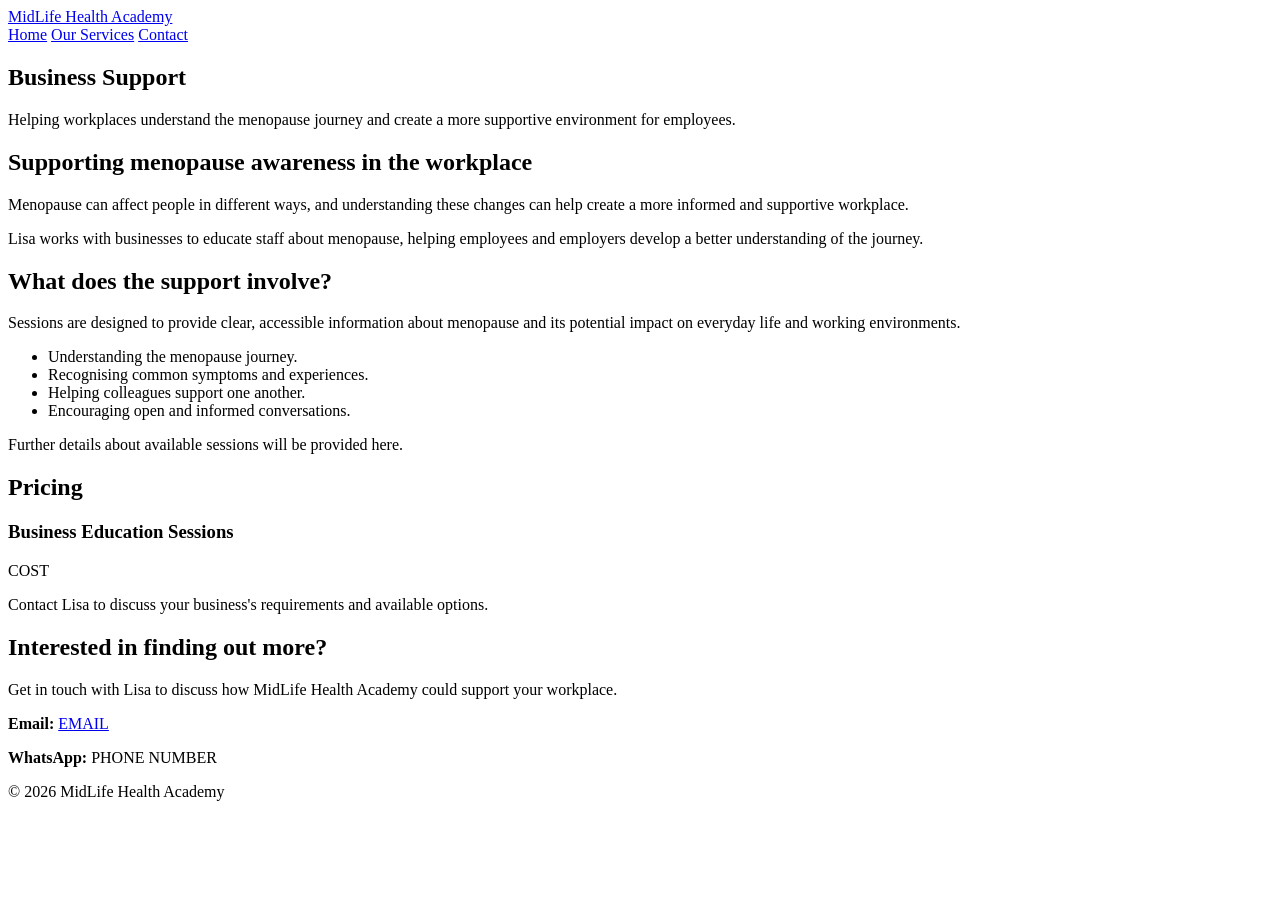
==== businesses.html @ 9bd43c51 "Add files via upload" ====
<!DOCTYPE html>
<html lang="en">
<head>
    <meta charset="UTF-8">
    <meta name="viewport" content="width=device-width, initial-scale=1.0">

    <title>Business Support | MidLife Health Academy</title>

    <link rel="stylesheet" href="css/style.css">
</head>

<body>

    <!-- Navigation -->
    <header>
        <nav class="navbar">
            <a href="index.html" class="logo">
                MidLife Health Academy
            </a>

            <div class="nav-links">
                <a href="index.html">Home</a>
                <a href="index.html#services">Our Services</a>
                <a href="#contact">Contact</a>
            </div>
        </nav>
    </header>

    <main>

        <!-- Page introduction -->
        <section class="page-intro">
            <h1>Business Support</h1>

            <p>
                Helping workplaces understand the menopause journey
                and create a more supportive environment for employees.
            </p>
        </section>

        <!-- About the service -->
        <section class="info-section">
            <h2>Supporting menopause awareness in the workplace</h2>

            <p>
                Menopause can affect people in different ways, and
                understanding these changes can help create a more
                informed and supportive workplace.
            </p>

            <p>
                Lisa works with businesses to educate staff about
                menopause, helping employees and employers develop
                a better understanding of the journey.
            </p>
        </section>

        <!-- What is included -->
        <section class="info-section alternate-section">
            <h2>What does the support involve?</h2>

            <p>
                Sessions are designed to provide clear, accessible
                information about menopause and its potential impact
                on everyday life and working environments.
            </p>

            <ul>
                <li>Understanding the menopause journey.</li>
                <li>Recognising common symptoms and experiences.</li>
                <li>Helping colleagues support one another.</li>
                <li>Encouraging open and informed conversations.</li>
            </ul>

            <p>
                Further details about available sessions will be
                provided here.
            </p>
        </section>

        <!-- Pricing -->
        <section class="info-section">
            <h2>Pricing</h2>

            <div class="price-panel">
                <h3>Business Education Sessions</h3>

                <p class="price">COST</p>

                <p>
                    Contact Lisa to discuss your business's
                    requirements and available options.
                </p>
            </div>
        </section>

        <!-- Contact -->
        <section class="contact" id="contact">
            <h2>Interested in finding out more?</h2>

            <p>
                Get in touch with Lisa to discuss how MidLife
                Health Academy could support your workplace.
            </p>

            <p>
                <strong>Email:</strong>
                <a href="mailto:EMAIL">
                EMAIL
                </a>
            </p>

            <p>
                <strong>WhatsApp:</strong> PHONE NUMBER
            </p>
        </section>

    </main>

    <!-- Footer -->
    <footer>
        <p>© 2026 MidLife Health Academy</p>
    </footer>

</body>
</html>
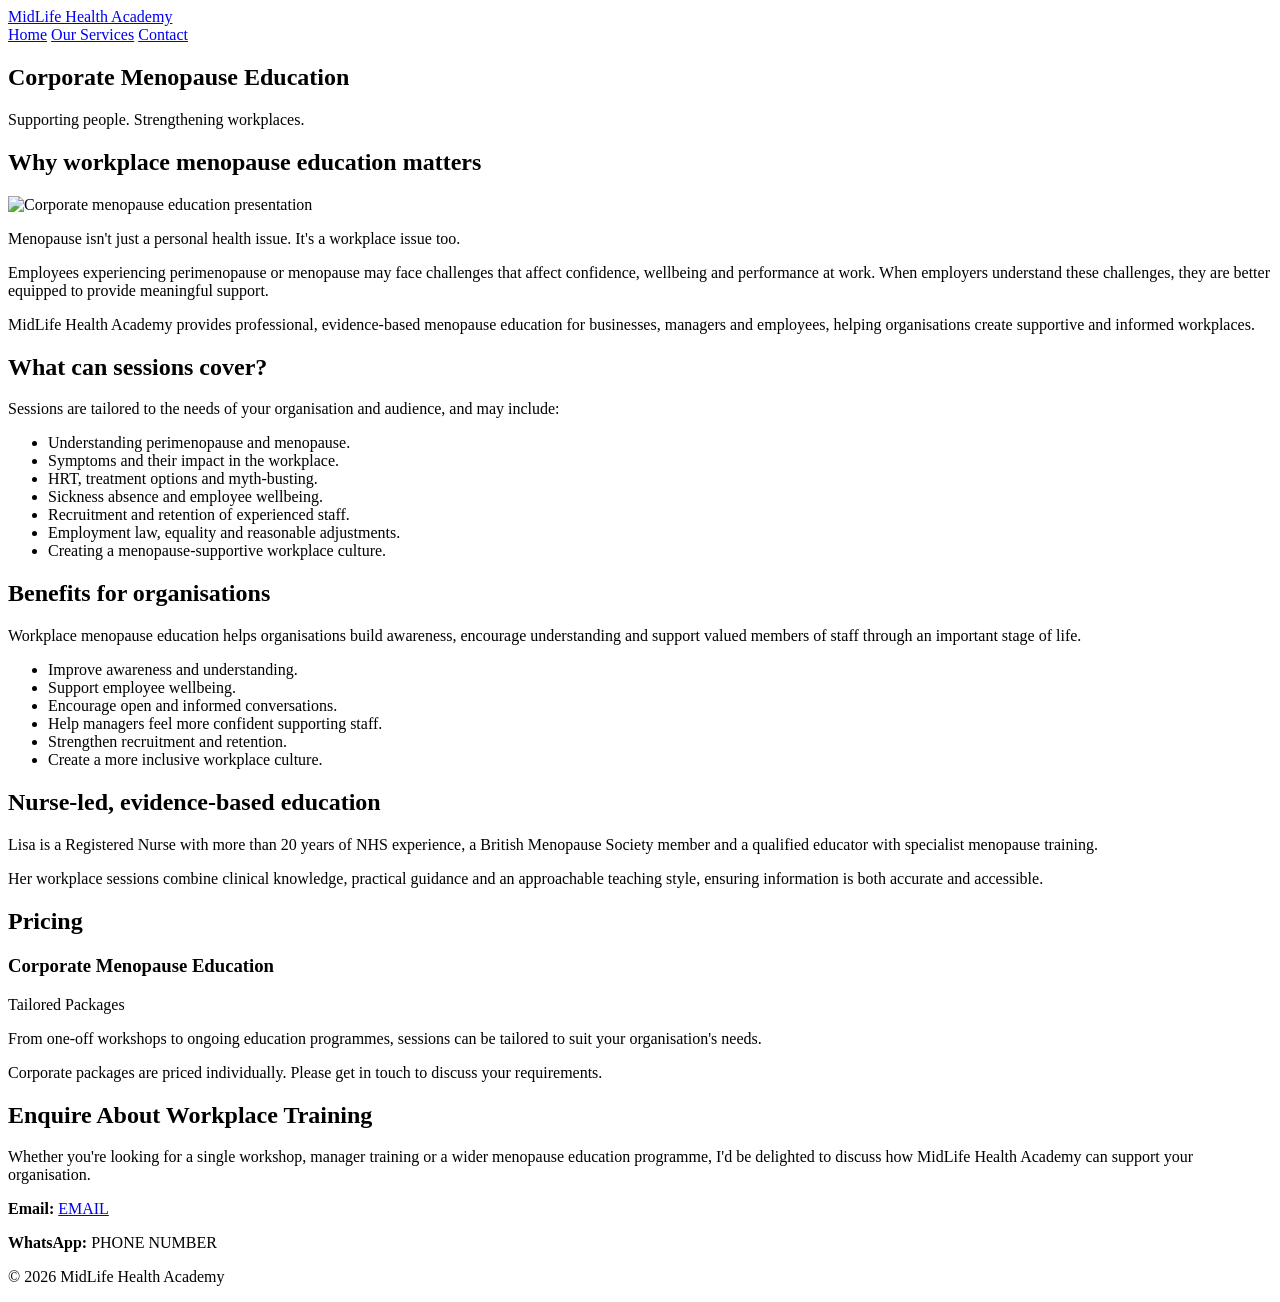
==== commit 586d8da7: "Add files via upload" ====
--- a/businesses.html
+++ b/businesses.html
@@ -1,11 +1,10 @@
-
 <!DOCTYPE html>
 <html lang="en">
 <head>
     <meta charset="UTF-8">
     <meta name="viewport" content="width=device-width, initial-scale=1.0">
 
-    <title>Business Support | MidLife Health Academy</title>
+    <title>Corporate Menopause Education | MidLife Health Academy</title>
 
     <link rel="stylesheet" href="css/style.css">
 </head>
@@ -13,8 +12,10 @@
 <body>
 
     <!-- Navigation -->
+
     <header>
         <nav class="navbar">
+
             <a href="index.html" class="logo">
                 MidLife Health Academy
             </a>
@@ -24,101 +25,179 @@
                 <a href="index.html#services">Our Services</a>
                 <a href="#contact">Contact</a>
             </div>
+
         </nav>
     </header>
 
     <main>
 
-        <!-- Page introduction -->
+        <!-- Introduction -->
+
         <section class="page-intro">
-            <h1>Business Support</h1>
-
-            <p>
-                Helping workplaces understand the menopause journey
-                and create a more supportive environment for employees.
-            </p>
-        </section>
-
-        <!-- About the service -->
+
+            <h1>Corporate Menopause Education</h1>
+
+            <p>
+                Supporting people. Strengthening workplaces.
+            </p>
+
+        </section>
+
+        <!-- About -->
+
         <section class="info-section">
-            <h2>Supporting menopause awareness in the workplace</h2>
-
-            <p>
-                Menopause can affect people in different ways, and
-                understanding these changes can help create a more
-                informed and supportive workplace.
-            </p>
-
-            <p>
-                Lisa works with businesses to educate staff about
-                menopause, helping employees and employers develop
-                a better understanding of the journey.
-            </p>
-        </section>
-
-        <!-- What is included -->
+
+            <h2>Why workplace menopause education matters</h2>
+
+            <img
+                src="images/corporate-training.jpeg"
+                alt="Corporate menopause education presentation"
+                class="section-image"
+            >
+
+            <p>
+                Menopause isn't just a personal health issue.
+                It's a workplace issue too.
+            </p>
+
+            <p>
+                Employees experiencing perimenopause or menopause
+                may face challenges that affect confidence,
+                wellbeing and performance at work. When employers
+                understand these challenges, they are better equipped
+                to provide meaningful support.
+            </p>
+
+            <p>
+                MidLife Health Academy provides professional,
+                evidence-based menopause education for businesses,
+                managers and employees, helping organisations
+                create supportive and informed workplaces.
+            </p>
+
+        </section>
+
+        <!-- Session Content -->
+
         <section class="info-section alternate-section">
-            <h2>What does the support involve?</h2>
-
-            <p>
-                Sessions are designed to provide clear, accessible
-                information about menopause and its potential impact
-                on everyday life and working environments.
+
+            <h2>What can sessions cover?</h2>
+
+            <p>
+                Sessions are tailored to the needs of your organisation
+                and audience, and may include:
             </p>
 
             <ul>
-                <li>Understanding the menopause journey.</li>
-                <li>Recognising common symptoms and experiences.</li>
-                <li>Helping colleagues support one another.</li>
-                <li>Encouraging open and informed conversations.</li>
+                <li>Understanding perimenopause and menopause.</li>
+                <li>Symptoms and their impact in the workplace.</li>
+                <li>HRT, treatment options and myth-busting.</li>
+                <li>Sickness absence and employee wellbeing.</li>
+                <li>Recruitment and retention of experienced staff.</li>
+                <li>Employment law, equality and reasonable adjustments.</li>
+                <li>Creating a menopause-supportive workplace culture.</li>
             </ul>
 
-            <p>
-                Further details about available sessions will be
-                provided here.
-            </p>
+        </section>
+
+        <!-- Benefits -->
+
+        <section class="info-section">
+
+            <h2>Benefits for organisations</h2>
+
+            <p>
+                Workplace menopause education helps organisations
+                build awareness, encourage understanding and support
+                valued members of staff through an important stage
+                of life.
+            </p>
+
+            <ul>
+                <li>Improve awareness and understanding.</li>
+                <li>Support employee wellbeing.</li>
+                <li>Encourage open and informed conversations.</li>
+                <li>Help managers feel more confident supporting staff.</li>
+                <li>Strengthen recruitment and retention.</li>
+                <li>Create a more inclusive workplace culture.</li>
+            </ul>
+
+        </section>
+
+        <!-- About Lisa -->
+
+        <section class="info-section alternate-section">
+
+            <h2>Nurse-led, evidence-based education</h2>
+
+            <p>
+                Lisa is a Registered Nurse with more than 20 years of
+                NHS experience, a British Menopause Society member and
+                a qualified educator with specialist menopause training.
+            </p>
+
+            <p>
+                Her workplace sessions combine clinical knowledge,
+                practical guidance and an approachable teaching style,
+                ensuring information is both accurate and accessible.
+            </p>
+
         </section>
 
         <!-- Pricing -->
+
         <section class="info-section">
+
             <h2>Pricing</h2>
 
             <div class="price-panel">
-                <h3>Business Education Sessions</h3>
-
-                <p class="price">COST</p>
+
+                <h3>Corporate Menopause Education</h3>
+
+                <p class="price">Tailored Packages</p>
 
                 <p>
-                    Contact Lisa to discuss your business's
-                    requirements and available options.
+                    From one-off workshops to ongoing education
+                    programmes, sessions can be tailored to suit
+                    your organisation's needs.
                 </p>
+
+                <p>
+                    Corporate packages are priced individually.
+                    Please get in touch to discuss your requirements.
+                </p>
+
             </div>
+
         </section>
 
         <!-- Contact -->
+
         <section class="contact" id="contact">
-            <h2>Interested in finding out more?</h2>
-
-            <p>
-                Get in touch with Lisa to discuss how MidLife
-                Health Academy could support your workplace.
+
+            <h2>Enquire About Workplace Training</h2>
+
+            <p>
+                Whether you're looking for a single workshop,
+                manager training or a wider menopause education
+                programme, I'd be delighted to discuss how
+                MidLife Health Academy can support your organisation.
             </p>
 
             <p>
                 <strong>Email:</strong>
-                <a href="mailto:EMAIL">
-                EMAIL
-                </a>
-            </p>
-
-            <p>
-                <strong>WhatsApp:</strong> PHONE NUMBER
-            </p>
+                <a href="mailto:EMAIL">EMAIL</a>
+            </p>
+
+            <p>
+                <strong>WhatsApp:</strong>
+                PHONE NUMBER
+            </p>
+
         </section>
 
     </main>
 
-    <!-- Footer -->
     <footer>
         <p>© 2026 MidLife Health Academy</p>
     </footer>
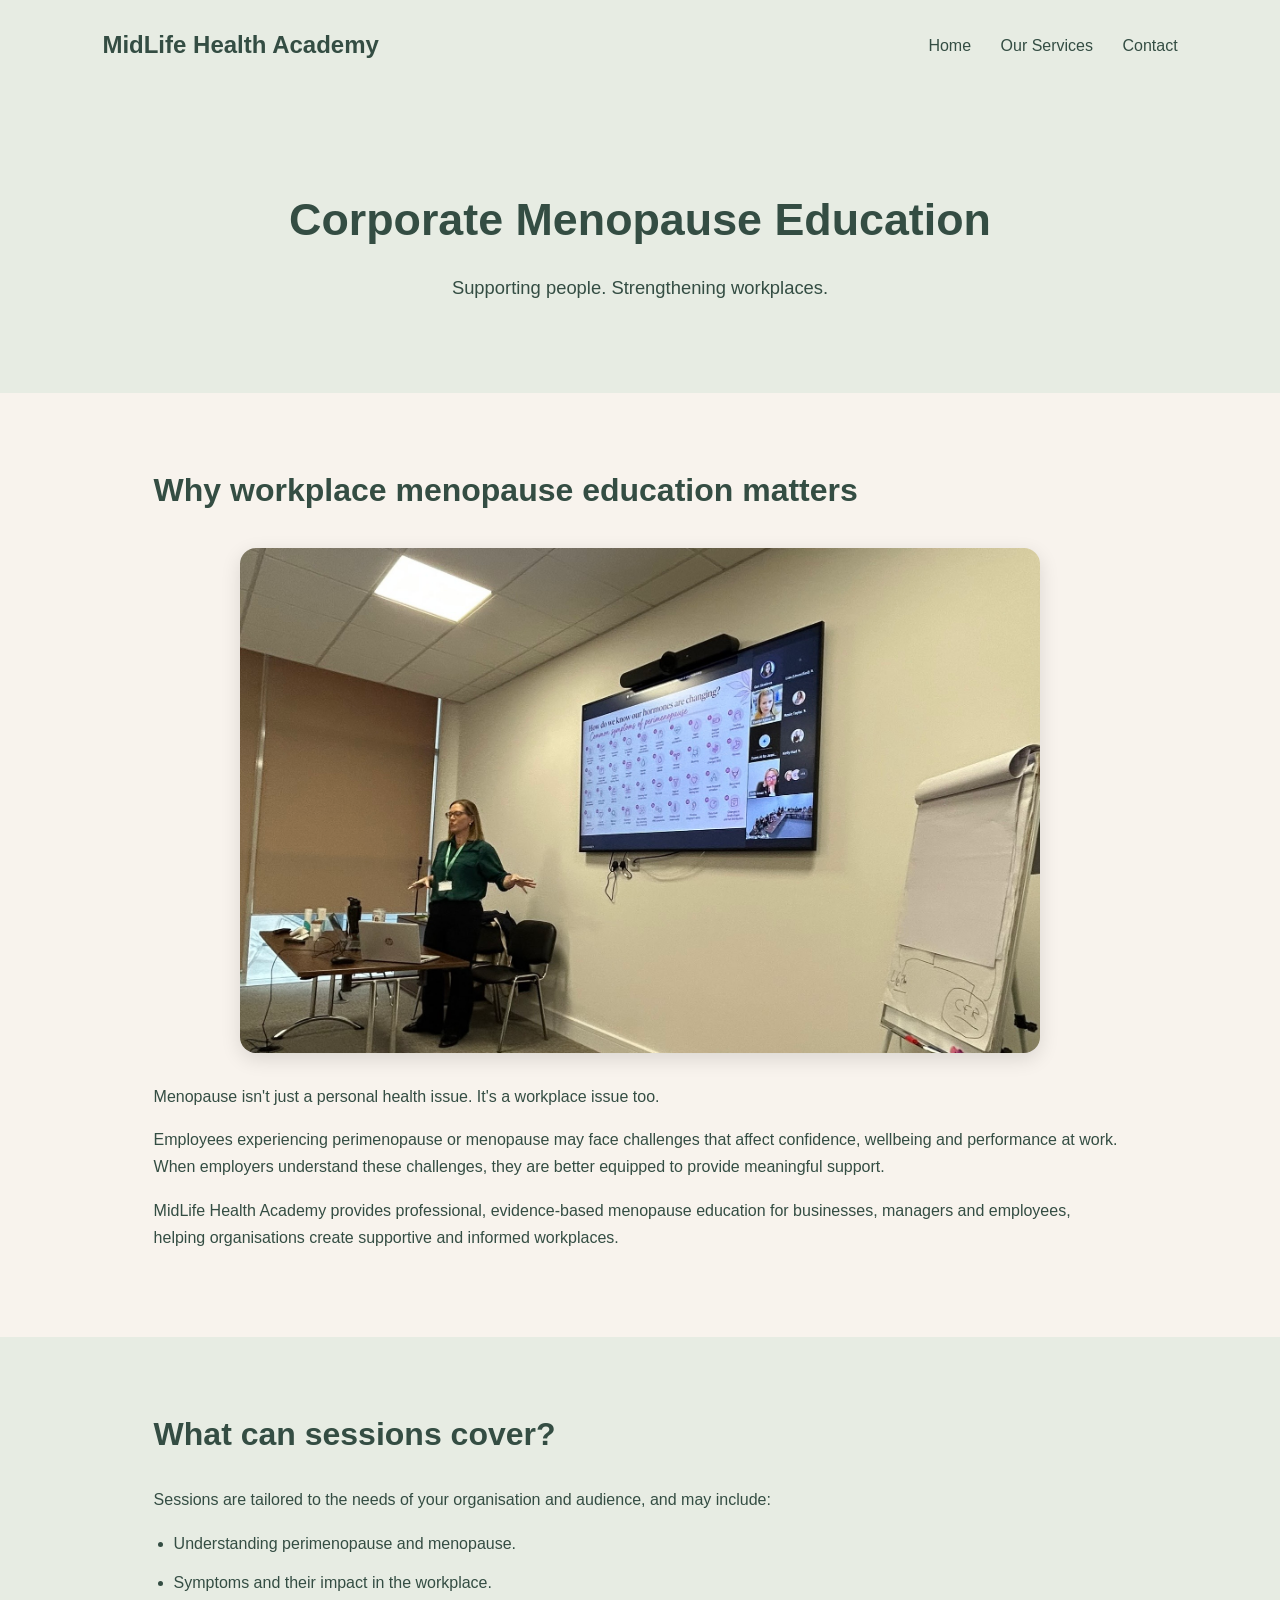
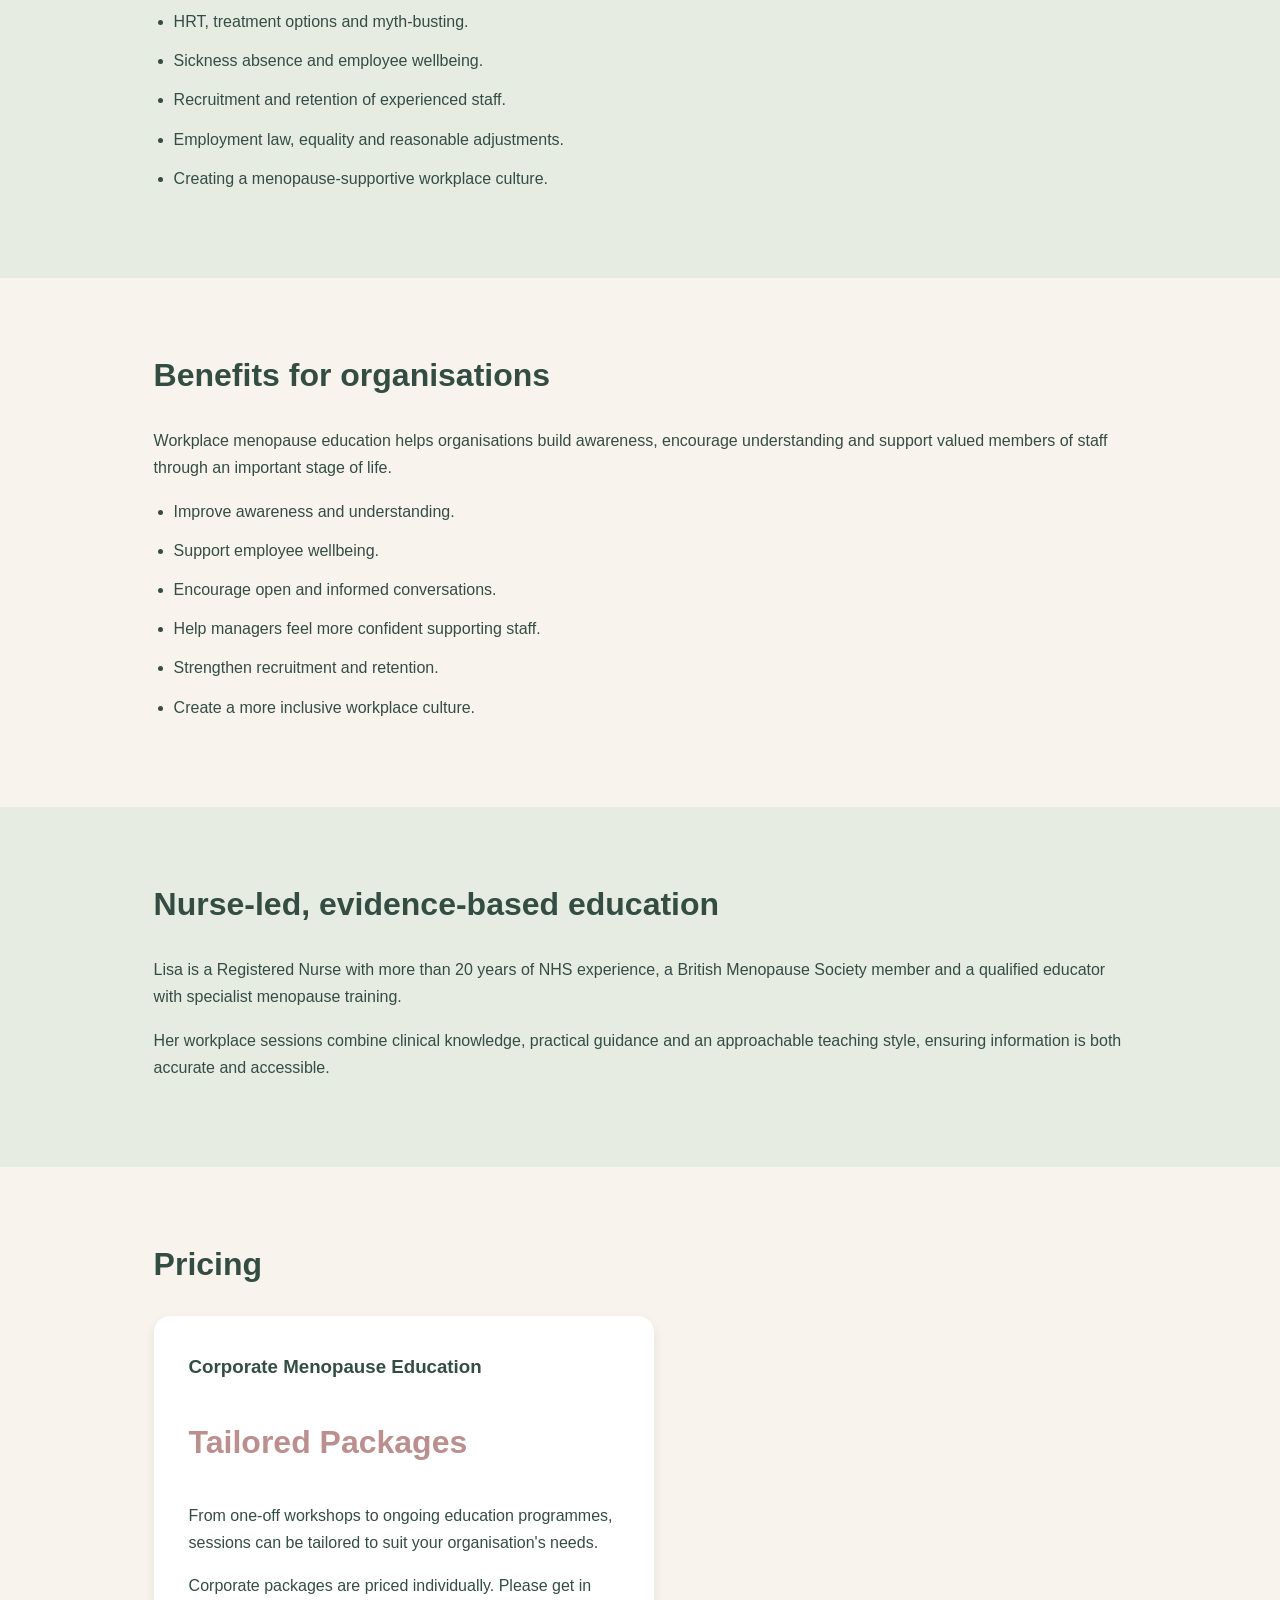
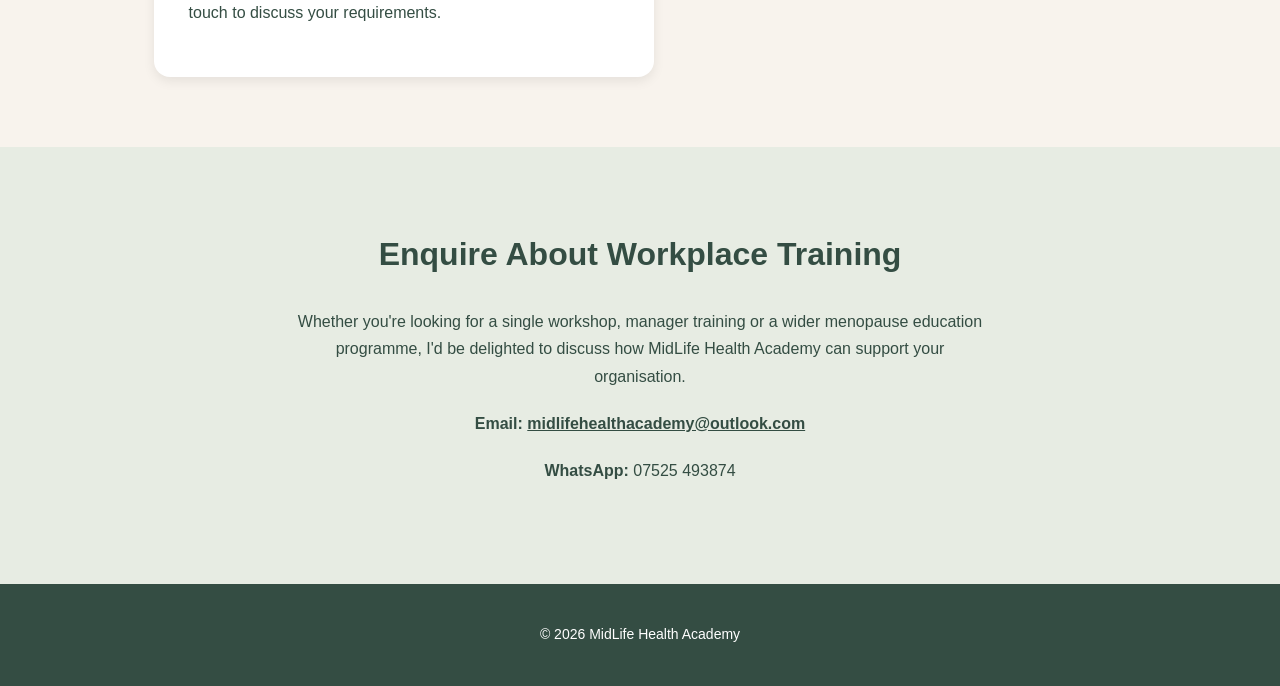
==== commit d9232ae7: "Update businesses.html" ====
--- a/businesses.html
+++ b/businesses.html
@@ -186,12 +186,12 @@
 
             <p>
                 <strong>Email:</strong>
-                <a href="mailto:EMAIL">EMAIL</a>
+                <a href="mailto:midlifehealthacademy@outlook.com">midlifehealthacademy@outlook.com</a>
             </p>
 
             <p>
                 <strong>WhatsApp:</strong>
-                PHONE NUMBER
+                07525 493874
             </p>
 
         </section>
@@ -203,4 +203,4 @@
     </footer>
 
 </body>
-</html>+</html>
--- a/css/style.css
+++ b/css/style.css
@@ -0,0 +1,339 @@
+/* =========================
+   General Styling
+========================= */
+
+* {
+    box-sizing: border-box;
+}
+
+body {
+    margin: 0;
+    font-family: "Segoe UI", Tahoma, Geneva, Verdana, sans-serif;
+    background-color: #F8F3ED;
+    color: #344D43;
+    line-height: 1.7;
+}
+
+h1,
+h2,
+h3 {
+    margin-top: 0;
+    font-weight: 600;
+}
+
+a {
+    transition: 0.3s ease;
+}
+
+/* =========================
+   Navigation
+========================= */
+
+.navbar {
+    display: flex;
+    justify-content: space-between;
+    align-items: center;
+
+    padding: 25px 8%;
+
+    background-color: #E7ECE3;
+
+    position: sticky;
+    top: 0;
+    z-index: 100;
+}
+
+.logo {
+    text-decoration: none;
+    font-size: 24px;
+    font-weight: bold;
+    color: #344D43;
+}
+
+.nav-links a {
+    text-decoration: none;
+    margin-left: 25px;
+    color: #344D43;
+    font-weight: 500;
+}
+
+.nav-links a:hover {
+    color: #BC8F8F;
+}
+
+/* =========================
+   Hero Section
+========================= */
+
+.hero {
+    text-align: center;
+    padding: 100px 20px;
+    max-width: 900px;
+    margin: 0 auto;
+}
+
+.hero h1 {
+    font-size: 3rem;
+    margin-bottom: 20px;
+}
+
+.hero p {
+    font-size: 1.15rem;
+    max-width: 700px;
+    margin: 0 auto 30px;
+}
+
+.main-button {
+    display: inline-block;
+
+    background-color: #BC8F8F;
+    color: white;
+
+    padding: 14px 28px;
+
+    border-radius: 8px;
+
+    text-decoration: none;
+    font-weight: 600;
+
+    box-shadow: 0 4px 12px rgba(0, 0, 0, 0.1);
+}
+
+.main-button:hover {
+    background-color: #A97D7D;
+    transform: translateY(-2px);
+}
+
+/* =========================
+   Sections
+========================= */
+
+.info-section {
+    padding: 70px 12%;
+}
+
+.info-section h2 {
+    font-size: 2rem;
+    margin-bottom: 25px;
+}
+
+.alternate-section {
+    background-color: #E7ECE3;
+}
+
+/* =========================
+   Images
+========================= */
+
+.section-image {
+    width: 100%;
+    max-width: 800px;
+
+    display: block;
+
+    margin: 30px auto;
+
+    border-radius: 16px;
+
+    box-shadow: 0 6px 20px rgba(0, 0, 0, 0.12);
+}
+
+/* =========================
+   Services
+========================= */
+
+.services {
+    text-align: center;
+    padding: 70px 8%;
+}
+
+.services h2 {
+    font-size: 2rem;
+    margin-bottom: 40px;
+}
+
+.service-container {
+    display: grid;
+    grid-template-columns: repeat(2, 1fr);
+    gap: 30px;
+}
+
+.service-box {
+    background: white;
+
+    padding: 35px;
+
+    border-radius: 16px;
+
+    text-decoration: none;
+    color: #344D43;
+
+    box-shadow: 0 4px 12px rgba(0,0,0,0.08);
+
+    transition: 0.3s ease;
+}
+
+.service-box:hover {
+    transform: translateY(-6px);
+
+    box-shadow: 0 8px 20px rgba(0,0,0,0.12);
+
+    background-color: #FAFAFA;
+}
+
+.service-box h3 {
+    font-size: 1.4rem;
+}
+
+.service-box p {
+    line-height: 1.7;
+}
+
+.service-box span {
+    display: inline-block;
+    margin-top: 15px;
+    font-weight: bold;
+    color: #BC8F8F;
+}
+
+/* =========================
+   Page Intro
+========================= */
+
+.page-intro {
+    text-align: center;
+    padding: 90px 20px;
+    background-color: #E7ECE3;
+}
+
+.page-intro h1 {
+    font-size: 2.8rem;
+    margin-bottom: 15px;
+}
+
+.page-intro p {
+    font-size: 1.15rem;
+    max-width: 700px;
+    margin: 0 auto;
+}
+
+/* =========================
+   Lists
+========================= */
+
+.info-section ul {
+    padding-left: 20px;
+}
+
+.info-section li {
+    margin-bottom: 12px;
+}
+
+/* =========================
+   Price Panels
+========================= */
+
+.price-panel {
+    background: white;
+
+    padding: 35px;
+
+    border-radius: 16px;
+
+    max-width: 500px;
+
+    box-shadow: 0 4px 12px rgba(0,0,0,0.08);
+}
+
+.price-panel h3 {
+    margin-top: 0;
+}
+
+.price {
+    font-size: 2rem;
+    font-weight: bold;
+    color: #BC8F8F;
+}
+
+/* =========================
+   Contact
+========================= */
+
+.contact {
+    text-align: center;
+
+    padding: 80px 20px;
+
+    background-color: #E7ECE3;
+}
+
+.contact h2 {
+    font-size: 2rem;
+}
+
+.contact p {
+    max-width: 700px;
+    margin: 20px auto;
+}
+
+.contact a {
+    color: #344D43;
+    font-weight: bold;
+}
+
+.contact a:hover {
+    color: #BC8F8F;
+}
+
+/* =========================
+   Footer
+========================= */
+
+footer {
+    text-align: center;
+
+    padding: 25px;
+
+    font-size: 14px;
+
+    background-color: #344D43;
+    color: white;
+}
+
+/* =========================
+   Mobile
+========================= */
+
+@media (max-width: 768px) {
+
+    .navbar {
+        flex-direction: column;
+        gap: 15px;
+    }
+
+    .nav-links a {
+        margin: 0 10px;
+    }
+
+    .hero h1 {
+        font-size: 2.2rem;
+    }
+
+    .page-intro h1 {
+        font-size: 2.1rem;
+    }
+
+    .services h2,
+    .info-section h2,
+    .contact h2 {
+        font-size: 1.7rem;
+    }
+
+    .service-container {
+        grid-template-columns: 1fr;
+    }
+
+    .info-section {
+        padding: 50px 8%;
+    }
+}
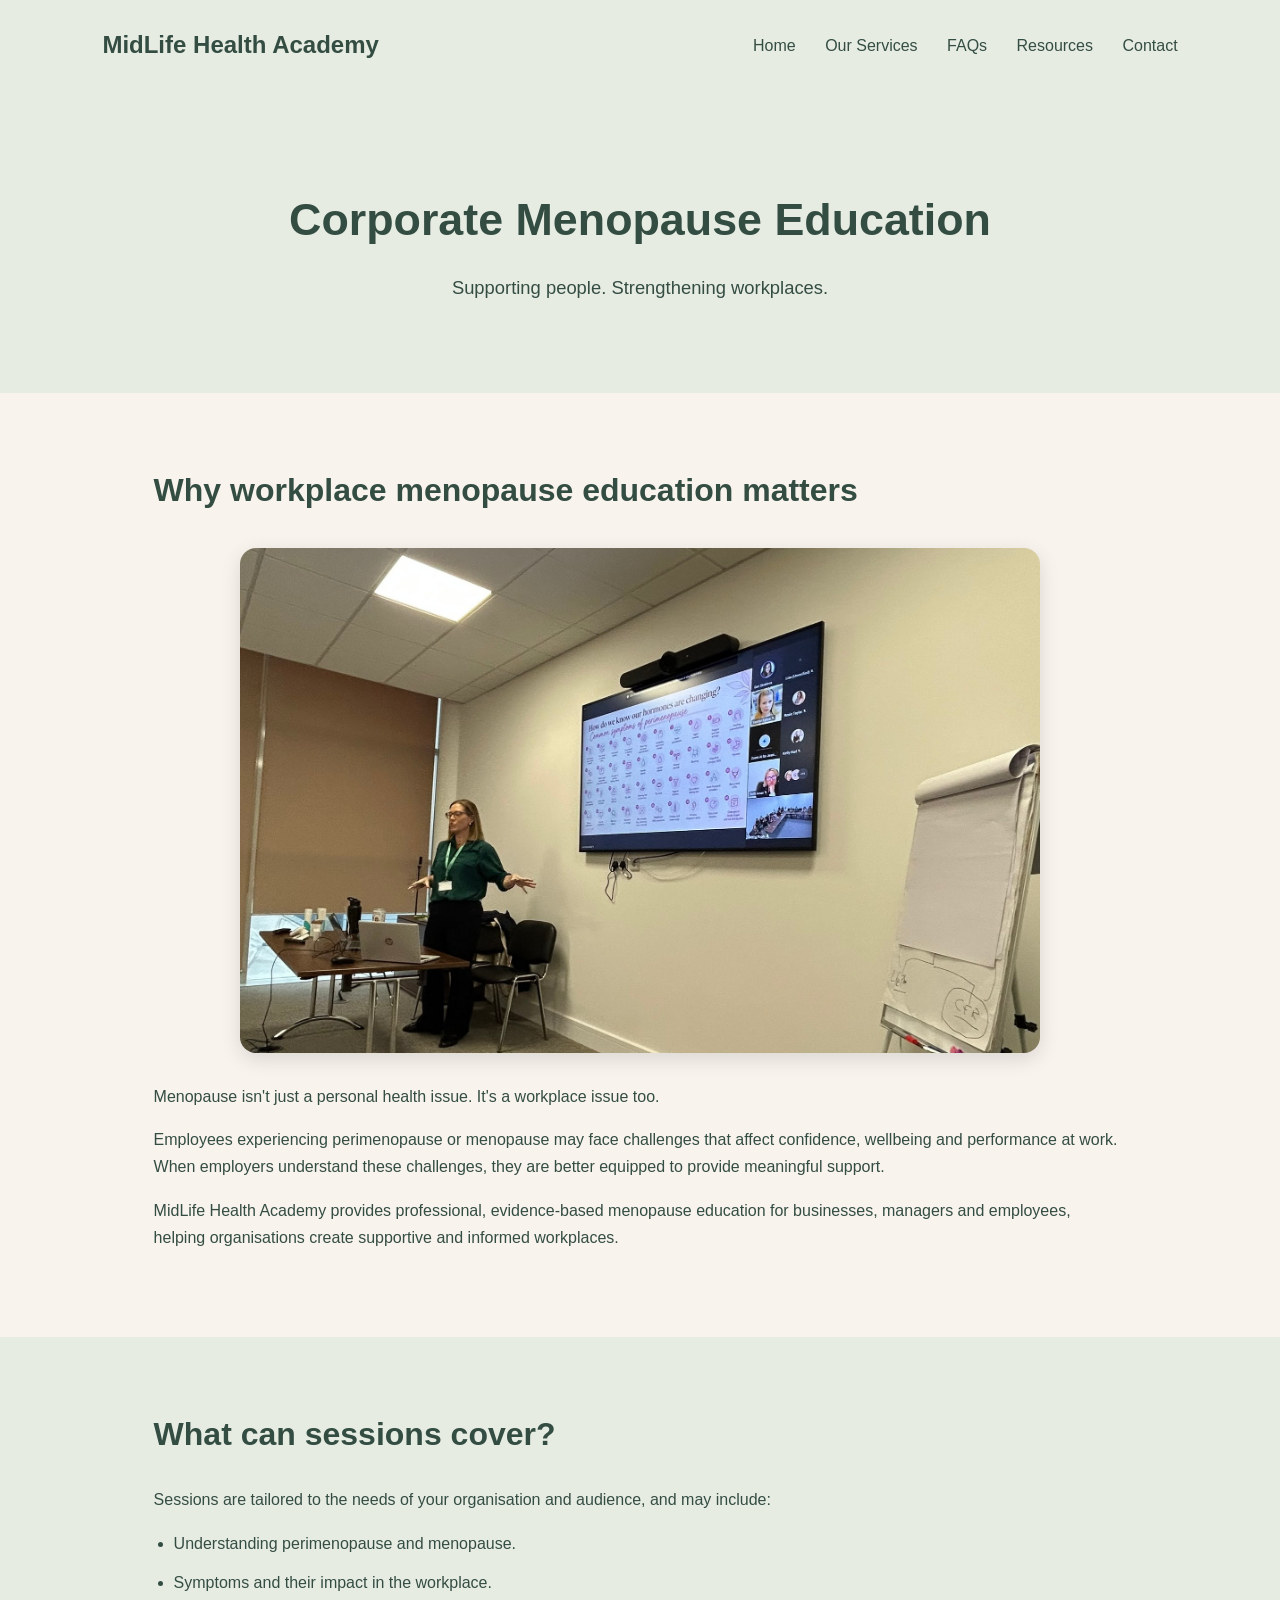
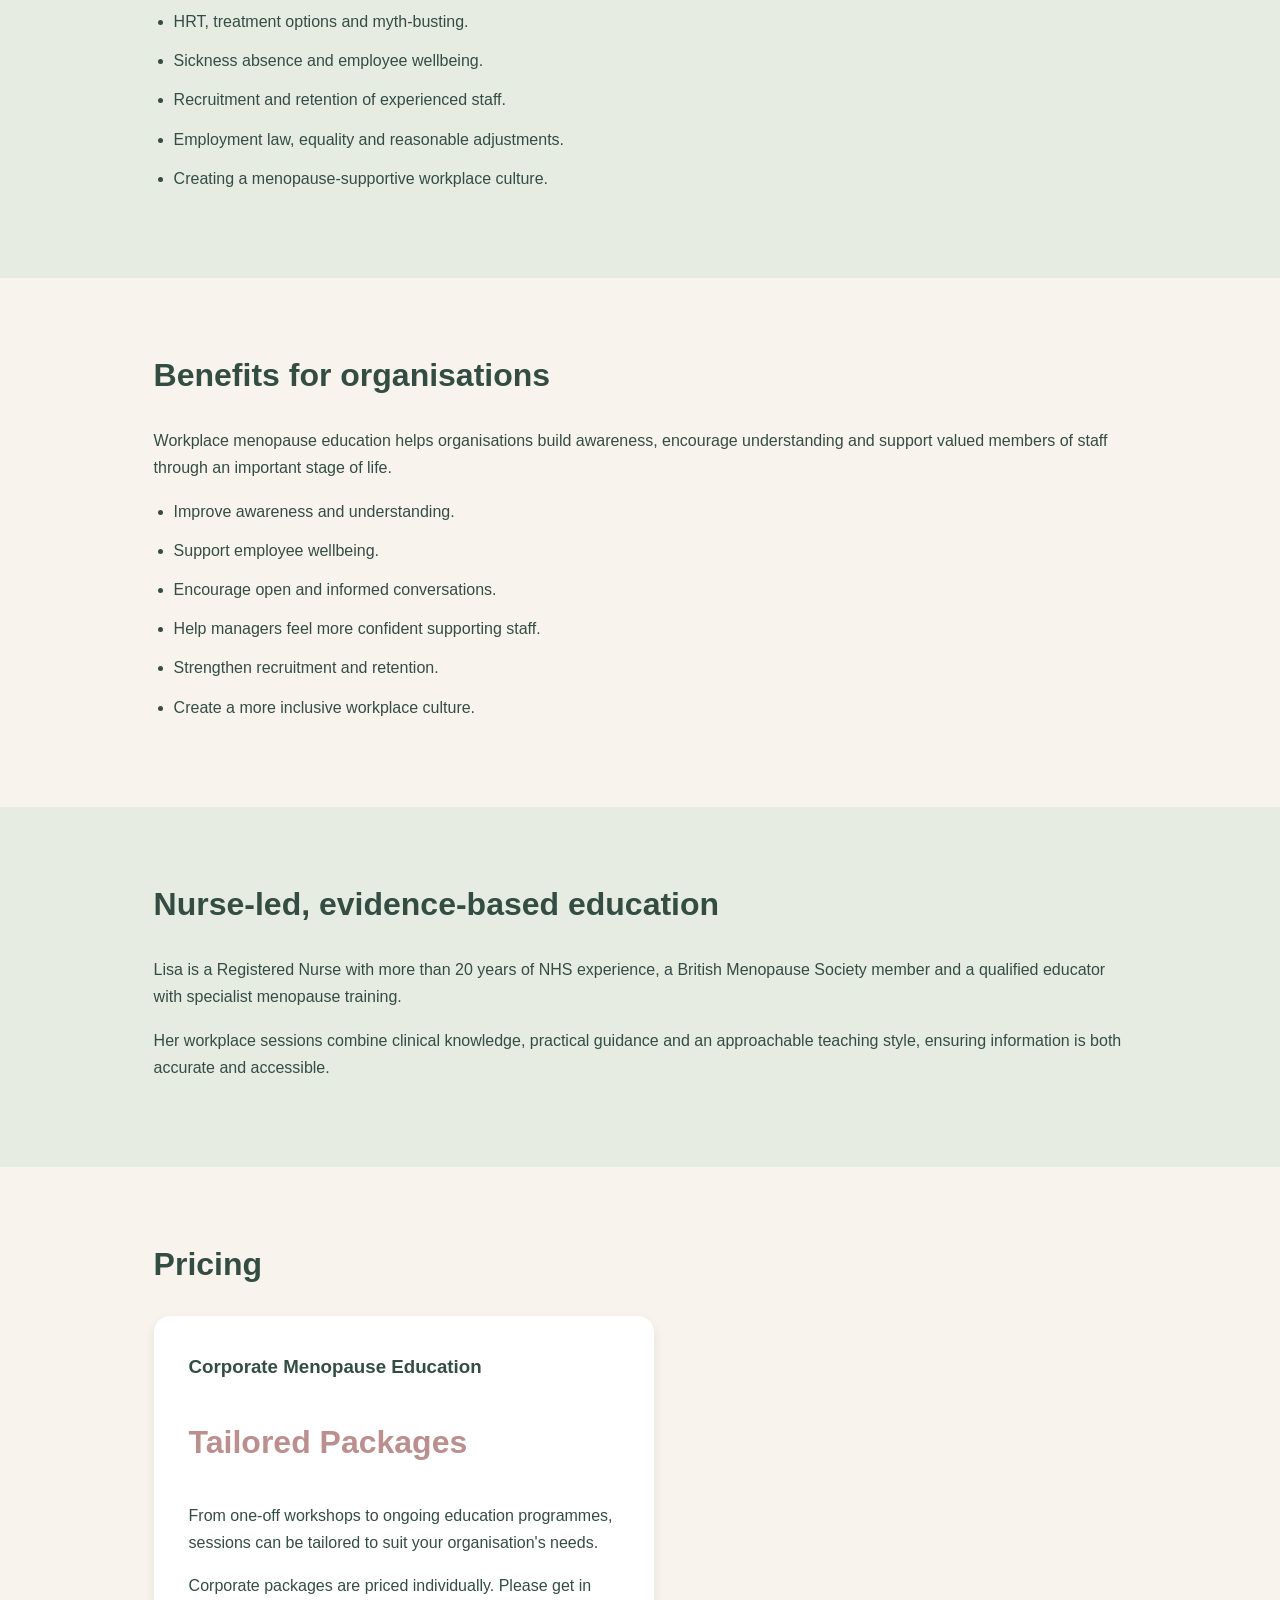
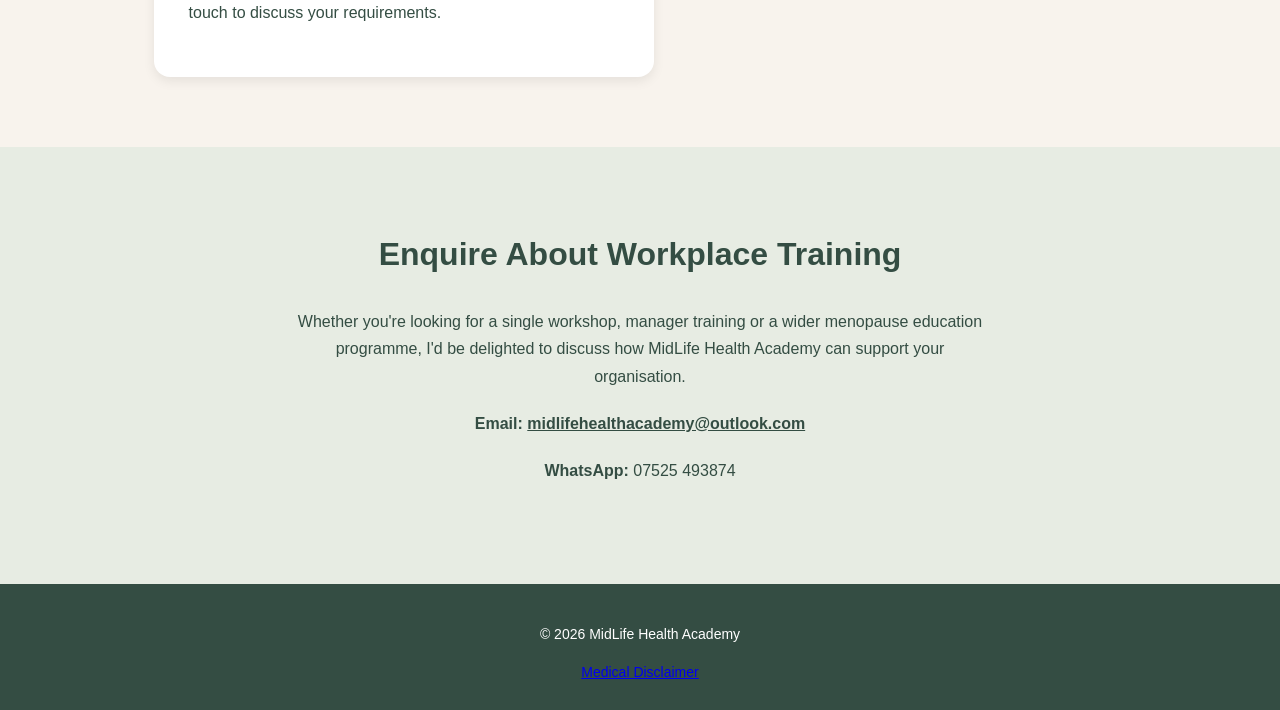
==== commit 61481e3c: "Update businesses.html after new pages" ====
--- a/businesses.html
+++ b/businesses.html
@@ -11,23 +11,27 @@
 
 <body>
 
-    <!-- Navigation -->
-
-    <header>
-        <nav class="navbar">
-
-            <a href="index.html" class="logo">
-                MidLife Health Academy
-            </a>
-
-            <div class="nav-links">
-                <a href="index.html">Home</a>
-                <a href="index.html#services">Our Services</a>
-                <a href="#contact">Contact</a>
-            </div>
-
-        </nav>
-    </header>
+    
+<!-- Navigation -->
+<header>
+    <nav class="navbar">
+
+        <a href="index.html" class="logo">
+            MidLife Health Academy
+        </a>
+
+        <div class="nav-links">
+            <a href="index.html">Home</a>
+            <a href="index.html#services">Our Services</a>
+            <a href="faqs.html">FAQs</a>
+            <a href="resources.html">Resources</a>
+            <a href="index.html#contact">Contact</a>
+        </div>
+
+    </nav>
+</header>
+
+
 
     <main>
 
@@ -198,9 +202,13 @@
 
     </main>
 
-    <footer>
-        <p>© 2026 MidLife Health Academy</p>
-    </footer>
+<footer>
+    <p>© 2026 MidLife Health Academy</p>
+
+    <a href="disclaimer.html">
+        Medical Disclaimer
+    </a>
+</footer>
 
 </body>
 </html>
--- a/css/style.css
+++ b/css/style.css
@@ -337,3 +337,127 @@
         padding: 50px 8%;
     }
 }
+
+/* =========================
+   Testimonials
+========================= */
+
+.testimonials {
+    text-align: center;
+
+    padding: 80px 8%;
+
+    background-color: #E7ECE3;
+}
+
+.testimonials h2 {
+    font-size: 2rem;
+
+    margin-bottom: 20px;
+}
+
+.testimonials-intro {
+    max-width: 700px;
+
+    margin: 0 auto 45px;
+
+    line-height: 1.7;
+}
+
+.testimonial-container {
+    display: grid;
+
+    grid-template-columns: repeat(3, 1fr);
+
+    gap: 25px;
+
+    max-width: 1200px;
+
+    margin: 0 auto 45px;
+}
+
+.testimonial-card {
+    background-color: white;
+
+    padding: 35px 25px;
+
+    border-radius: 16px;
+
+    box-shadow: 0 4px 12px rgba(0,0,0,0.08);
+
+    transition: 0.3s ease;
+}
+
+.testimonial-card:hover {
+    transform: translateY(-5px);
+
+    box-shadow: 0 8px 20px rgba(0,0,0,0.12);
+}
+
+.stars {
+    color: #BC8F8F;
+
+    font-size: 1.4rem;
+
+    letter-spacing: 3px;
+
+    margin-bottom: 20px;
+}
+
+.testimonial-text {
+    font-style: italic;
+
+    line-height: 1.8;
+
+    margin-bottom: 25px;
+}
+
+.testimonial-card h3 {
+    font-size: 1.05rem;
+
+    color: #344D43;
+
+    margin-bottom: 0;
+}
+
+.google-review-text {
+    margin-bottom: 20px;
+}
+
+.review-button {
+    display: inline-block;
+
+    background-color: #BC8F8F;
+
+    color: white;
+
+    padding: 14px 28px;
+
+    border-radius: 8px;
+
+    text-decoration: none;
+
+    font-weight: 600;
+
+    transition: 0.3s ease;
+}
+
+.review-button:hover {
+    background-color: #A97D7D;
+
+    transform: translateY(-2px);
+}
+
+/* Mobile */
+
+@media (max-width: 768px) {
+
+    .testimonial-container {
+        grid-template-columns: 1fr;
+    }
+
+    .testimonials h2 {
+        font-size: 1.7rem;
+    }
+
+}
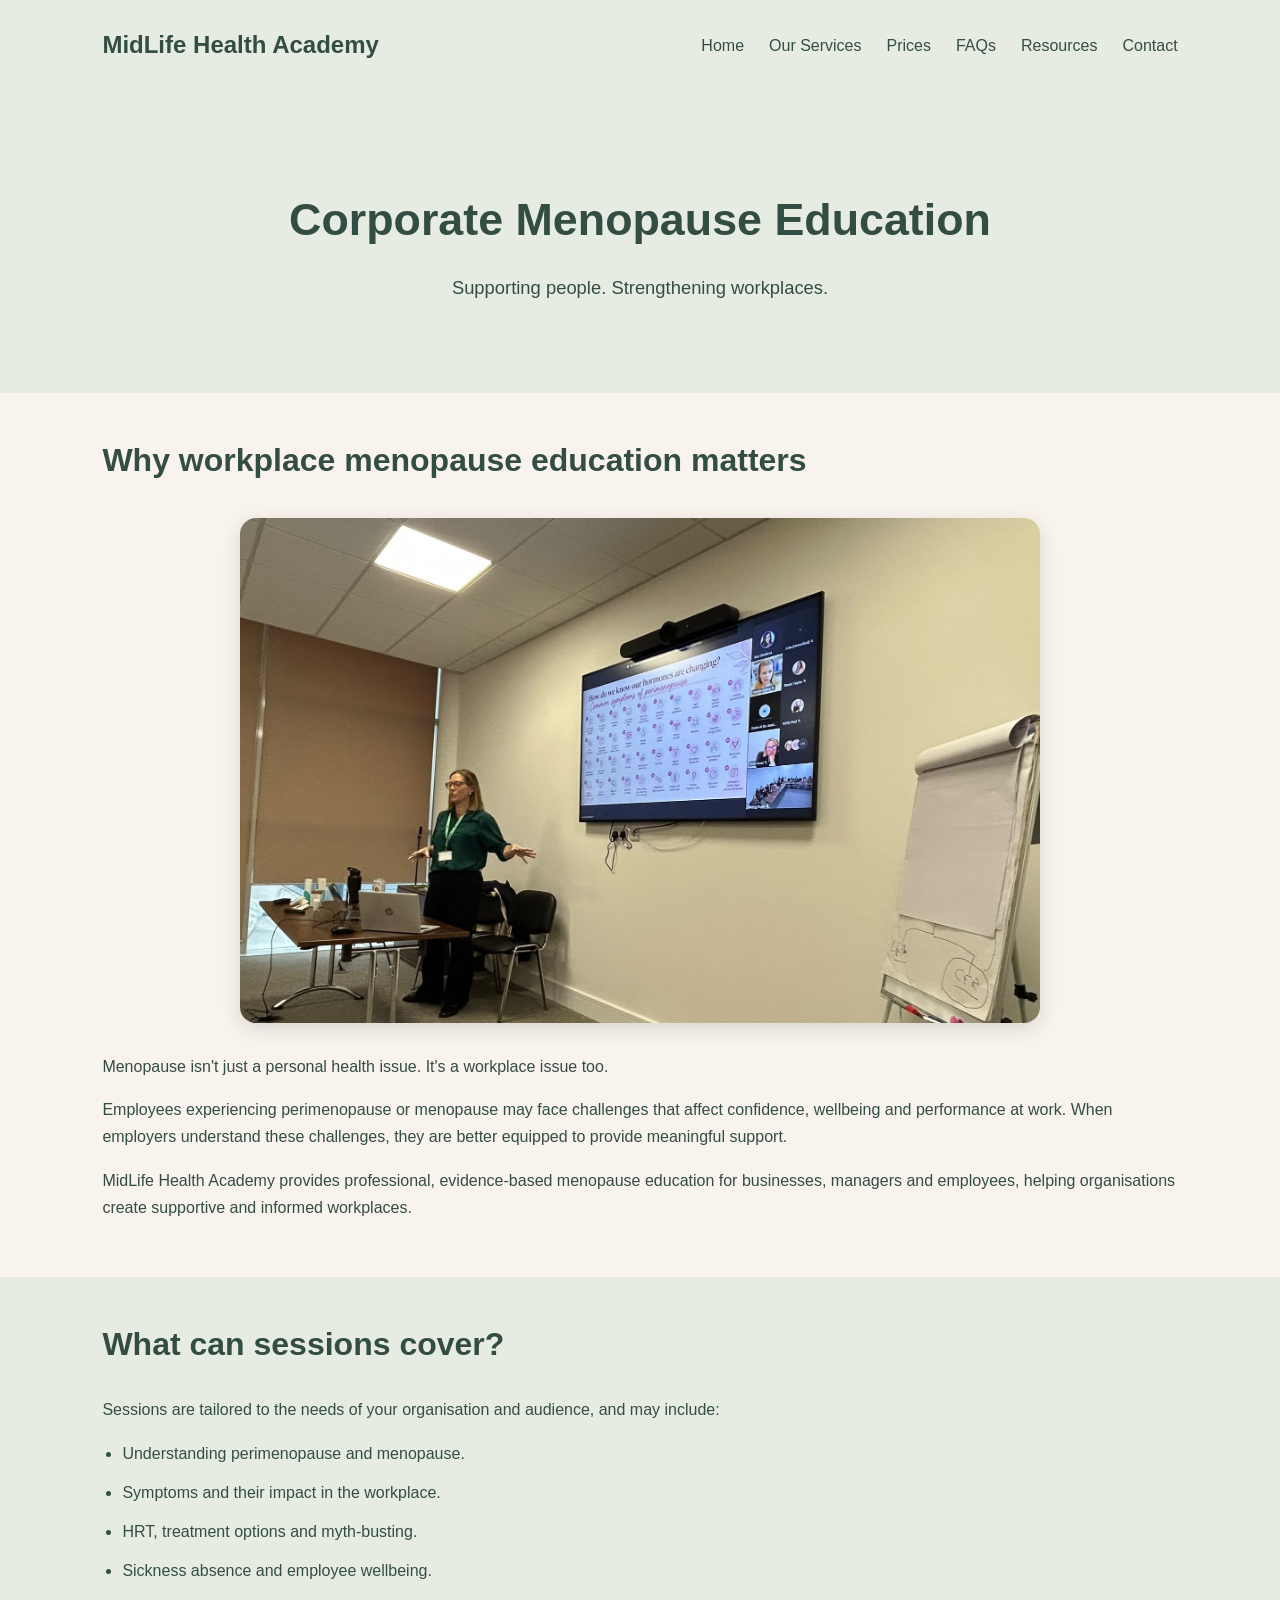
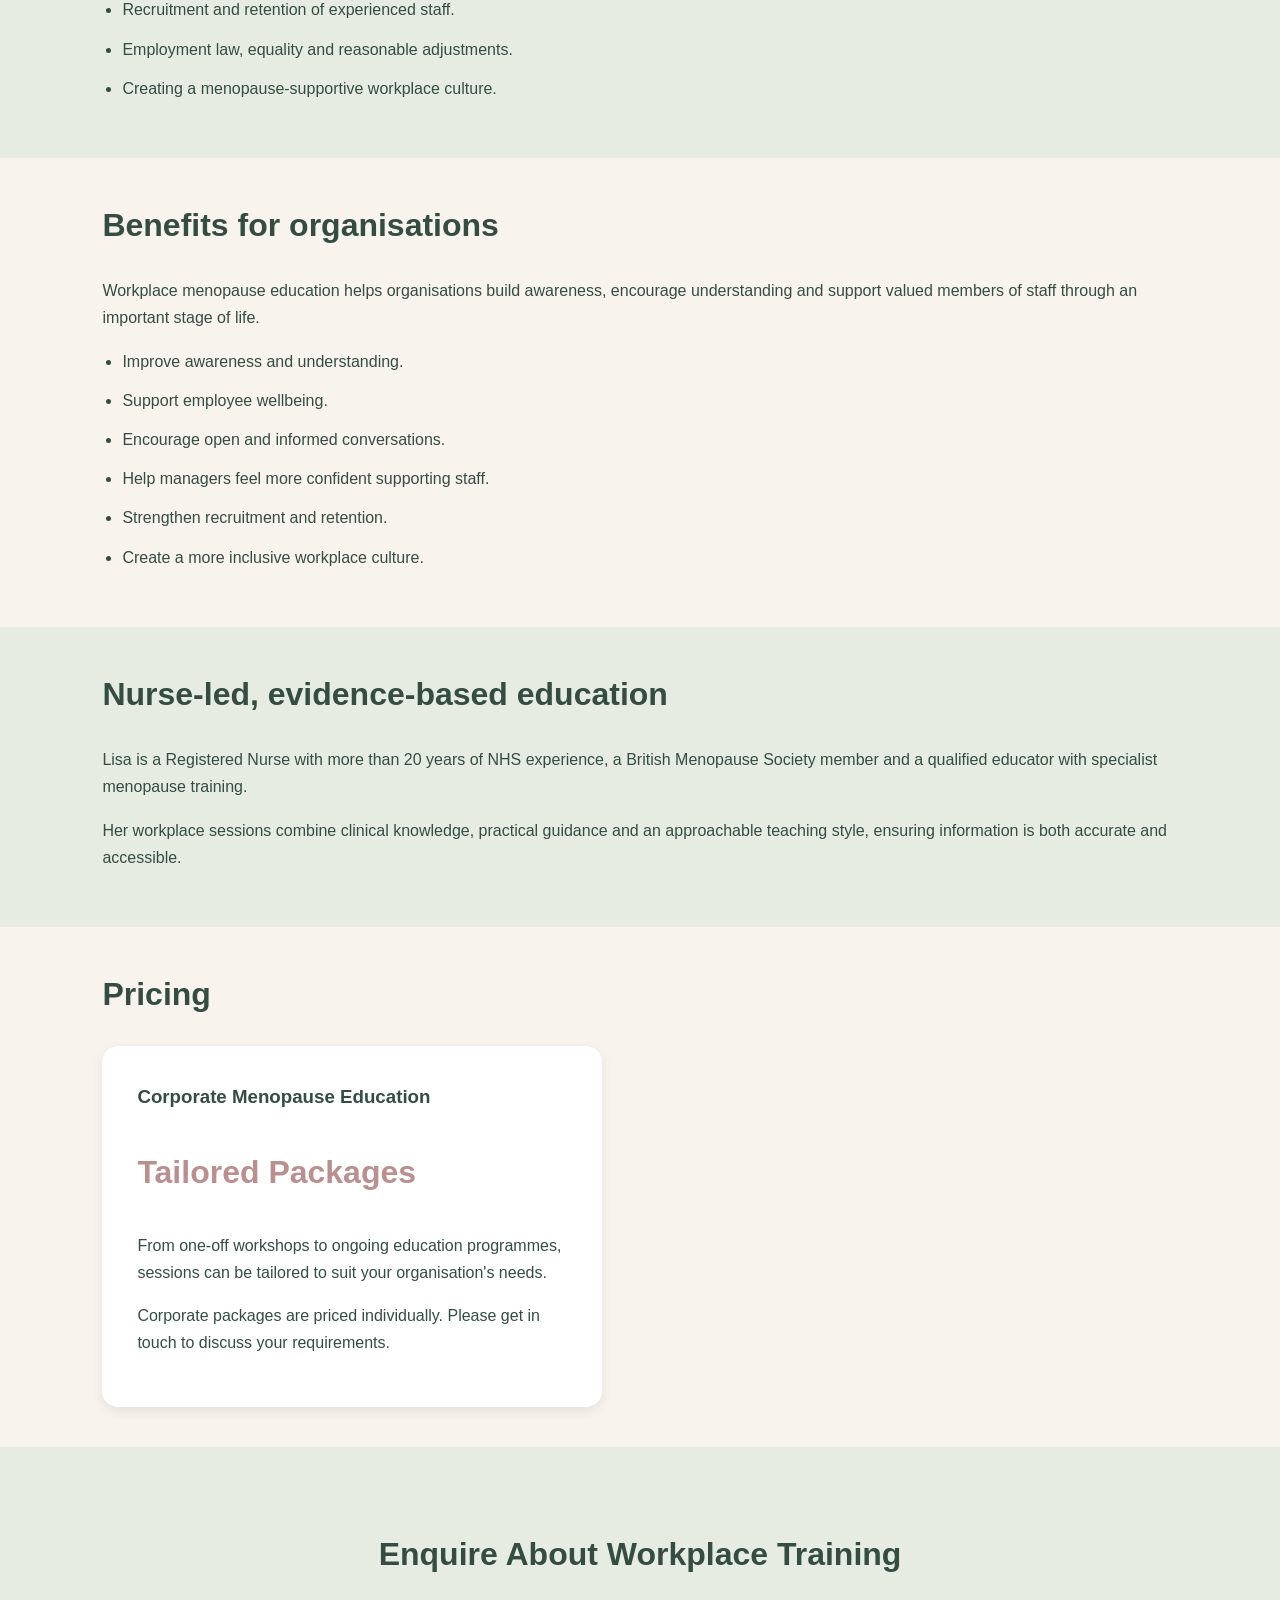
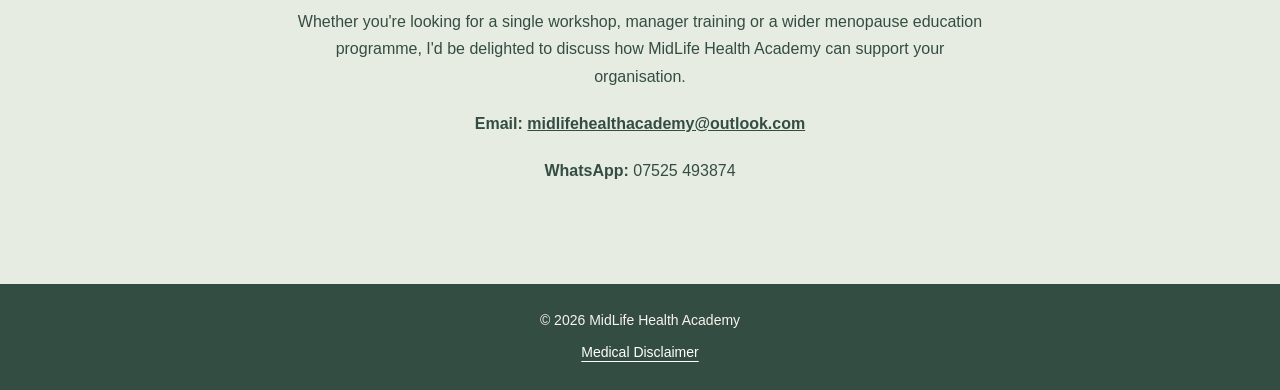
==== commit 9dd9ecb5: "Update businesses.html prices" ====
--- a/businesses.html
+++ b/businesses.html
@@ -23,6 +23,7 @@
         <div class="nav-links">
             <a href="index.html">Home</a>
             <a href="index.html#services">Our Services</a>
+            <a href="prices.html">Prices</a>
             <a href="faqs.html">FAQs</a>
             <a href="resources.html">Resources</a>
             <a href="index.html#contact">Contact</a>
--- a/css/style.css
+++ b/css/style.css
@@ -1,3 +1,4 @@
+
 /* =========================
    General Styling
 ========================= */
@@ -33,11 +34,8 @@
     display: flex;
     justify-content: space-between;
     align-items: center;
-
     padding: 25px 8%;
-
     background-color: #E7ECE3;
-
     position: sticky;
     top: 0;
     z-index: 100;
@@ -50,9 +48,16 @@
     color: #344D43;
 }
 
+.nav-links {
+    display: flex;
+    align-items: center;
+    justify-content: center;
+    flex-wrap: wrap;
+    gap: 12px 25px;
+}
+
 .nav-links a {
     text-decoration: none;
-    margin-left: 25px;
     color: #344D43;
     font-weight: 500;
 }
@@ -85,17 +90,12 @@
 
 .main-button {
     display: inline-block;
-
     background-color: #BC8F8F;
     color: white;
-
     padding: 14px 28px;
-
     border-radius: 8px;
-
     text-decoration: none;
     font-weight: 600;
-
     box-shadow: 0 4px 12px rgba(0, 0, 0, 0.1);
 }
 
@@ -128,13 +128,9 @@
 .section-image {
     width: 100%;
     max-width: 800px;
-
     display: block;
-
     margin: 30px auto;
-
     border-radius: 16px;
-
     box-shadow: 0 6px 20px rgba(0, 0, 0, 0.12);
 }
 
@@ -160,24 +156,17 @@
 
 .service-box {
     background: white;
-
     padding: 35px;
-
     border-radius: 16px;
-
     text-decoration: none;
     color: #344D43;
-
     box-shadow: 0 4px 12px rgba(0,0,0,0.08);
-
     transition: 0.3s ease;
 }
 
 .service-box:hover {
     transform: translateY(-6px);
-
     box-shadow: 0 8px 20px rgba(0,0,0,0.12);
-
     background-color: #FAFAFA;
 }
 
@@ -235,13 +224,9 @@
 
 .price-panel {
     background: white;
-
     padding: 35px;
-
     border-radius: 16px;
-
     max-width: 500px;
-
     box-shadow: 0 4px 12px rgba(0,0,0,0.08);
 }
 
@@ -261,9 +246,7 @@
 
 .contact {
     text-align: center;
-
     padding: 80px 20px;
-
     background-color: #E7ECE3;
 }
 
@@ -291,37 +274,162 @@
 
 footer {
     text-align: center;
-
     padding: 25px;
-
     font-size: 14px;
-
     background-color: #344D43;
+    color: #F8F3ED;
+}
+
+footer p {
+    margin: 0 0 8px;
+}
+
+footer a {
+    color: #E7ECE3;
+    text-decoration: underline;
+    text-underline-offset: 4px;
+    font-weight: 500;
+}
+
+footer a:hover {
+    color: #BC8F8F;
+}
+
+/* =========================
+   Testimonials
+========================= */
+
+.testimonials {
+    text-align: center;
+    padding: 80px 8%;
+    background-color: #E7ECE3;
+}
+
+.testimonials h2 {
+    font-size: 2rem;
+    margin-bottom: 20px;
+}
+
+.testimonials-intro {
+    max-width: 700px;
+    margin: 0 auto 45px;
+    line-height: 1.7;
+}
+
+.testimonial-container {
+    display: grid;
+    grid-template-columns: repeat(2, 1fr);
+    gap: 25px;
+    max-width: 1200px;
+    margin: 0 auto 45px;
+}
+
+.testimonial-card {
+    background-color: white;
+    padding: 35px 25px;
+    border-radius: 16px;
+    box-shadow: 0 4px 12px rgba(0,0,0,0.08);
+    transition: 0.3s ease;
+}
+
+.testimonial-card:hover {
+    transform: translateY(-5px);
+    box-shadow: 0 8px 20px rgba(0,0,0,0.12);
+}
+
+.stars {
+    color: #BC8F8F;
+    font-size: 1.4rem;
+    letter-spacing: 3px;
+    margin-bottom: 20px;
+}
+
+.testimonial-text {
+    font-style: italic;
+    line-height: 1.8;
+    margin-bottom: 25px;
+}
+
+.testimonial-card h3 {
+    font-size: 1.05rem;
+    color: #344D43;
+    margin-bottom: 0;
+}
+
+.google-review-text {
+    margin-bottom: 20px;
+}
+
+.review-button {
+    display: inline-block;
+    background-color: #BC8F8F;
     color: white;
-}
-
-/* =========================
-   Mobile
+    padding: 14px 28px;
+    border-radius: 8px;
+    text-decoration: none;
+    font-weight: 600;
+    transition: 0.3s ease;
+}
+
+.review-button:hover {
+    background-color: #A97D7D;
+    transform: translateY(-2px);
+}
+
+/* =========================
+   Mobile Styling
 ========================= */
 
 @media (max-width: 768px) {
+
+    /* Navigation */
 
     .navbar {
         flex-direction: column;
+        justify-content: center;
+        align-items: center;
+        text-align: center;
         gap: 15px;
+        padding: 20px 5%;
+    }
+
+    .logo {
+        text-align: center;
+        font-size: 22px;
+    }
+
+    .nav-links {
+        display: flex;
+        flex-wrap: wrap;
+        justify-content: center;
+        align-items: center;
+        width: 100%;
+        gap: 8px 18px;
+        text-align: center;
     }
 
     .nav-links a {
-        margin: 0 10px;
+        margin: 0;
+        text-align: center;
+    }
+
+    /* Hero */
+
+    .hero {
+        padding: 70px 20px;
     }
 
     .hero h1 {
         font-size: 2.2rem;
     }
 
+    /* Page Intro */
+
     .page-intro h1 {
         font-size: 2.1rem;
     }
+
+    /* Sections */
 
     .services h2,
     .info-section h2,
@@ -336,121 +444,8 @@
     .info-section {
         padding: 50px 8%;
     }
-}
-
-/* =========================
-   Testimonials
-========================= */
-
-.testimonials {
-    text-align: center;
-
-    padding: 80px 8%;
-
-    background-color: #E7ECE3;
-}
-
-.testimonials h2 {
-    font-size: 2rem;
-
-    margin-bottom: 20px;
-}
-
-.testimonials-intro {
-    max-width: 700px;
-
-    margin: 0 auto 45px;
-
-    line-height: 1.7;
-}
-
-.testimonial-container {
-    display: grid;
-
-    grid-template-columns: repeat(3, 1fr);
-
-    gap: 25px;
-
-    max-width: 1200px;
-
-    margin: 0 auto 45px;
-}
-
-.testimonial-card {
-    background-color: white;
-
-    padding: 35px 25px;
-
-    border-radius: 16px;
-
-    box-shadow: 0 4px 12px rgba(0,0,0,0.08);
-
-    transition: 0.3s ease;
-}
-
-.testimonial-card:hover {
-    transform: translateY(-5px);
-
-    box-shadow: 0 8px 20px rgba(0,0,0,0.12);
-}
-
-.stars {
-    color: #BC8F8F;
-
-    font-size: 1.4rem;
-
-    letter-spacing: 3px;
-
-    margin-bottom: 20px;
-}
-
-.testimonial-text {
-    font-style: italic;
-
-    line-height: 1.8;
-
-    margin-bottom: 25px;
-}
-
-.testimonial-card h3 {
-    font-size: 1.05rem;
-
-    color: #344D43;
-
-    margin-bottom: 0;
-}
-
-.google-review-text {
-    margin-bottom: 20px;
-}
-
-.review-button {
-    display: inline-block;
-
-    background-color: #BC8F8F;
-
-    color: white;
-
-    padding: 14px 28px;
-
-    border-radius: 8px;
-
-    text-decoration: none;
-
-    font-weight: 600;
-
-    transition: 0.3s ease;
-}
-
-.review-button:hover {
-    background-color: #A97D7D;
-
-    transform: translateY(-2px);
-}
-
-/* Mobile */
-
-@media (max-width: 768px) {
+
+    /* Testimonials */
 
     .testimonial-container {
         grid-template-columns: 1fr;
@@ -460,4 +455,127 @@
         font-size: 1.7rem;
     }
 
-}
+    .testimonials {
+        padding: 60px 6%;
+    }
+}
+
+/* =========================
+   Small Mobile Screens
+========================= */
+
+@media (max-width: 380px) {
+
+    .navbar {
+        padding: 18px 12px;
+    }
+
+    .logo {
+        font-size: 20px;
+    }
+
+    .nav-links {
+        gap: 8px 14px;
+        font-size: 14px;
+    }
+
+    .hero h1 {
+        font-size: 1.9rem;
+    }
+
+}
+.info-section {
+    background-color: #F8F3ED;
+    padding: 40px 8%;
+}
+
+.alternate-section {
+    background-color: #E7ECE3;
+    padding: 40px 8%;
+}
+
+.resource-card {
+    background-color: #F8F3ED;
+    border: 1px solid #E7ECE3;
+    border-radius: 12px;
+    padding: 30px;
+    text-align: left;
+}
+footer a {
+    color: white;
+    text-decoration: underline;
+}
+
+footer a:hover {
+    color: #BC8F8F;
+}
+
+
+
+
+/* =========================
+   PRICES PAGE
+========================= */
+
+.prices-section {
+    padding: 20px 8% 60px;
+    background-color: #F8F3ED;
+}
+
+.price-container {
+    max-width: 1000px;
+    margin: 0 auto;
+    display: grid;
+    grid-template-columns: repeat(2, 1fr);
+    gap: 25px;
+}
+
+.price-box {
+    background-color: white;
+    padding: 30px 20px;
+    border-radius: 16px;
+    text-align: center;
+    box-shadow: 0 4px 12px rgba(0,0,0,0.08);
+    transition: 0.3s ease;
+}
+
+.price-box:hover {
+    transform: translateY(-5px);
+    box-shadow: 0 8px 20px rgba(0,0,0,0.12);
+}
+
+.price-box h3 {
+    margin-bottom: 15px;
+}
+
+.price-link {
+    display: block;
+    text-decoration: none;
+    color: inherit;
+    width: 100%;
+    height: 100%;
+}
+
+.price-link h3 {
+    color: #344D43;
+}
+
+.price-link:hover h3 {
+    color: #BC8F8F;
+}
+
+.price-link .price {
+    color: #BC8F8F;
+}
+
+.price-box .price {
+    font-size: 2rem;
+    font-weight: bold;
+    color: #BC8F8F;
+}
+
+@media (max-width: 600px) {
+    .price-container {
+        grid-template-columns: 1fr;
+    }
+}
